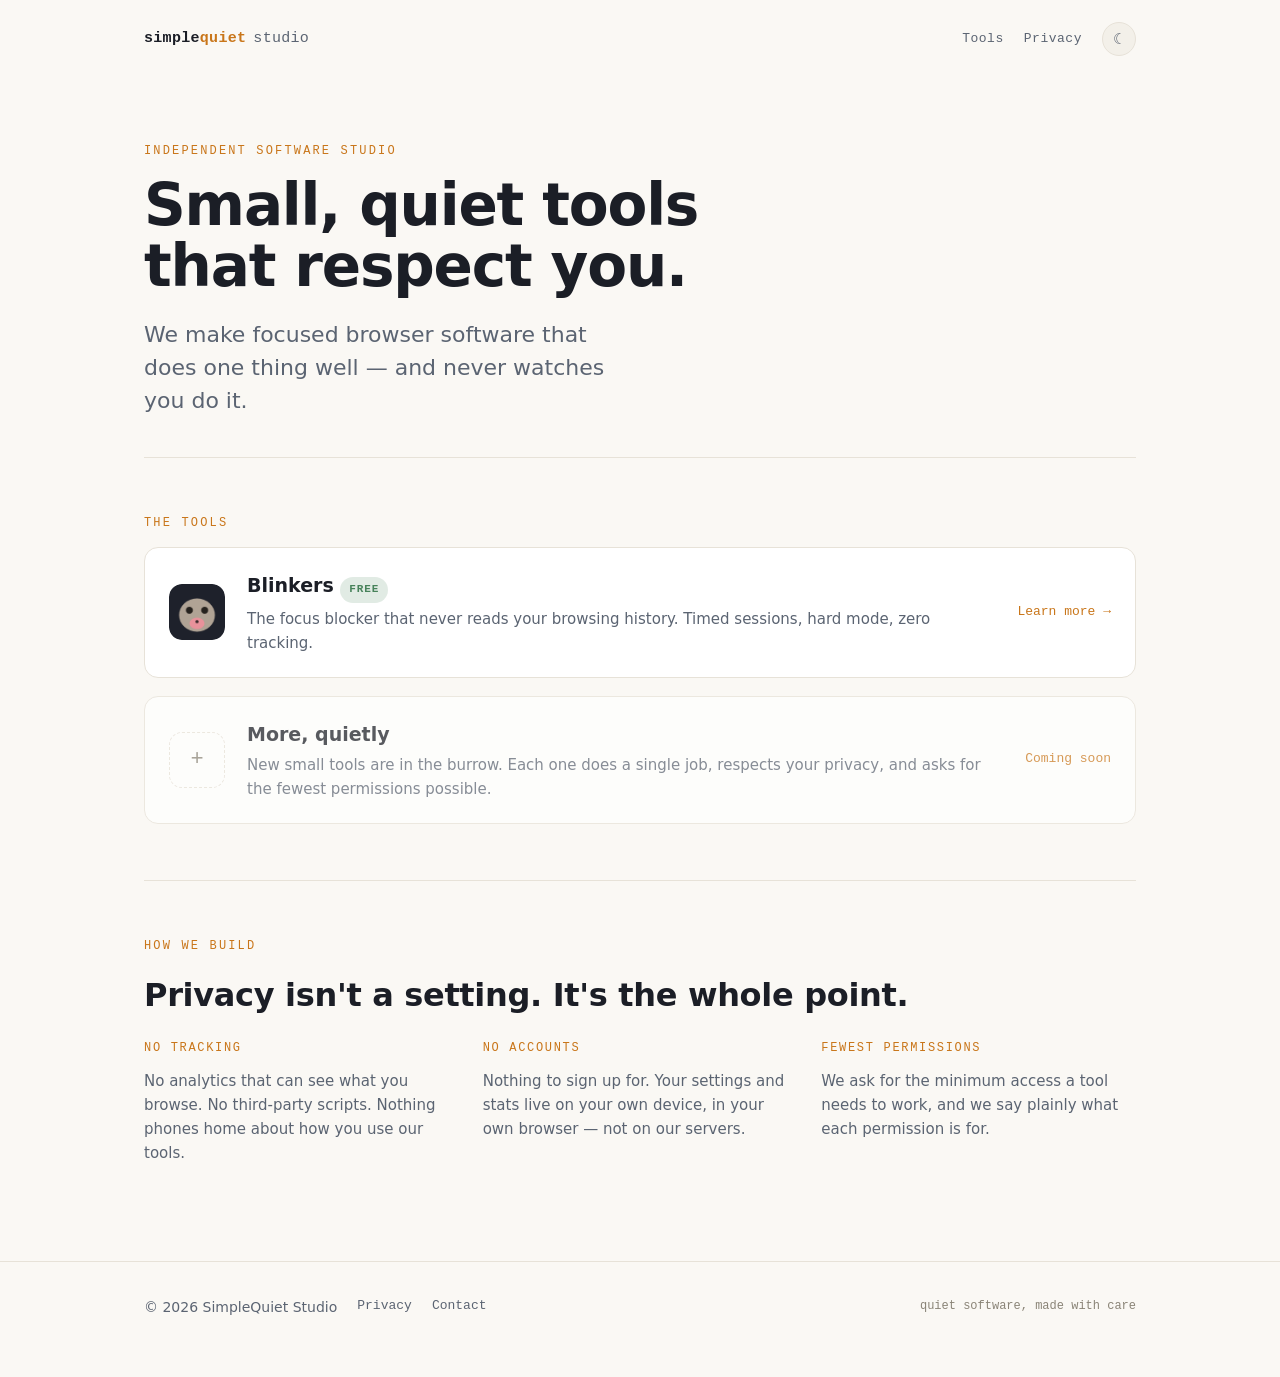
==== index.html @ 5499dec1 "SimpleQuiet Studio — site: home, Blinkers, privacy policy" ====
<!DOCTYPE html>
<html lang="en">
<head>
<meta charset="utf-8">
<meta name="viewport" content="width=device-width, initial-scale=1">
<title>SimpleQuiet Studio — small, quiet software</title>
<meta name="description" content="SimpleQuiet Studio makes small, privacy-first browser tools that do one thing well — and never watch you do it. Maker of Blinkers, the focus blocker that never reads your browsing history.">
<link rel="preload" href="assets/blinkers-icon.png" as="image">
<link rel="icon" href="assets/favicon.png">
<link rel="stylesheet" href="styles.css">
<meta property="og:title" content="SimpleQuiet Studio">
<meta property="og:description" content="Small, privacy-first browser tools that do one thing well — and never watch you do it.">
<meta property="og:type" content="website">
</head>
<body>
<div class="wrap">
  <nav class="nav">
    <a class="brand" href="./"><span class="b1">simple</span><span class="b2">quiet</span><span class="b3">studio</span></a>
    <span class="spacer"></span>
    <a class="link" href="#tools">Tools</a>
    <a class="link" href="privacy/">Privacy</a>
    <button class="theme-toggle" aria-label="Toggle light and dark theme" title="Toggle theme">☾</button>
  </nav>

  <header class="hero">
    <p class="eyebrow">Independent software studio</p>
    <h1>Small, quiet tools that respect you.</h1>
    <p class="lede">We make focused browser software that does one thing well — and never watches you do it.</p>
  </header>

  <section class="section" id="tools">
    <p class="eyebrow">The tools</p>
    <div class="tools">
      <a class="tool" href="blinkers/">
        <img class="ic" src="assets/blinkers-icon.png" alt="Blinkers icon — a mole">
        <div class="body">
          <h3>Blinkers <span class="tag free">Free</span></h3>
          <p>The focus blocker that never reads your browsing history. Timed sessions, hard mode, zero tracking.</p>
        </div>
        <span class="go">Learn more →</span>
      </a>
      <div class="tool soon">
        <span class="placeholder">+</span>
        <div class="body">
          <h3>More, quietly</h3>
          <p>New small tools are in the burrow. Each one does a single job, respects your privacy, and asks for the fewest permissions possible.</p>
        </div>
        <span class="go">Coming soon</span>
      </div>
    </div>
  </section>

  <section class="section">
    <p class="eyebrow">How we build</p>
    <h2>Privacy isn't a setting. It's the whole point.</h2>
    <div class="promises">
      <div class="promise">
        <p class="k">No tracking</p>
        <p>No analytics that can see what you browse. No third-party scripts. Nothing phones home about how you use our tools.</p>
      </div>
      <div class="promise">
        <p class="k">No accounts</p>
        <p>Nothing to sign up for. Your settings and stats live on your own device, in your own browser — not on our servers.</p>
      </div>
      <div class="promise">
        <p class="k">Fewest permissions</p>
        <p>We ask for the minimum access a tool needs to work, and we say plainly what each permission is for.</p>
      </div>
    </div>
  </section>
</div>

<footer class="foot">
  <div class="wrap row">
    <span>© 2026 SimpleQuiet Studio</span>
    <a href="privacy/">Privacy</a>
    <a href="mailto:hello.simplequiet@gmail.com">Contact</a>
    <span class="spacer"></span>
    <span class="mono" style="font-size:12px;color:var(--faint)">quiet software, made with care</span>
  </div>
</footer>
<script src="script.js"></script>
</body>
</html>
---- styles.css ----
/* SimpleQuiet Studio — shared styles. Work-lamp palette, mirrors Blinkers. */
:root {
  --bg:#FAF8F4; --raised:#FFFFFF; --sunk:#F3F0E9;
  --ink:#1B1E26; --muted:#5B6472; --faint:#8A8477;
  --line:#E7E2D8; --ember:#C9761A; --ember-soft:#f4e6d2; --sage:#47825A;
  --shadow: 0 24px 50px -30px rgba(40,34,20,.35);
  --mono: ui-monospace,"SF Mono","JetBrains Mono","Cascadia Code",Menlo,monospace;
  --sans: system-ui,-apple-system,"Segoe UI",Roboto,Helvetica,Arial,sans-serif;
  --r:14px; --maxw:1040px;
}
@media (prefers-color-scheme: dark) {
  :root {
    --bg:#14161D; --raised:#1E212B; --sunk:#0F1117;
    --ink:#EDE8DD; --muted:#9AA1B0; --faint:#6E7688;
    --line:#2A2E3A; --ember:#F2A24B; --ember-soft:#2a2415; --sage:#7FB08A;
    --shadow: 0 28px 60px -30px #000;
  }
}
:root[data-theme="light"] {
  --bg:#FAF8F4; --raised:#FFFFFF; --sunk:#F3F0E9;
  --ink:#1B1E26; --muted:#5B6472; --faint:#8A8477;
  --line:#E7E2D8; --ember:#C9761A; --ember-soft:#f4e6d2; --sage:#47825A;
  --shadow: 0 24px 50px -30px rgba(40,34,20,.35);
}
:root[data-theme="dark"] {
  --bg:#14161D; --raised:#1E212B; --sunk:#0F1117;
  --ink:#EDE8DD; --muted:#9AA1B0; --faint:#6E7688;
  --line:#2A2E3A; --ember:#F2A24B; --ember-soft:#2a2415; --sage:#7FB08A;
  --shadow: 0 28px 60px -30px #000;
}

* { box-sizing:border-box; }
html { scroll-behavior:smooth; }
body {
  margin:0; background:var(--bg); color:var(--ink);
  font-family:var(--sans); font-size:17px; line-height:1.6;
  -webkit-font-smoothing:antialiased; text-rendering:optimizeLegibility;
}
.wrap { max-width:var(--maxw); margin:0 auto; padding:0 24px; }
a { color:inherit; }
img { max-width:100%; display:block; }

/* eyebrow / labels */
.eyebrow { font-family:var(--mono); font-size:12px; letter-spacing:.18em; text-transform:uppercase; color:var(--ember); margin:0 0 14px; }
.mono { font-family:var(--mono); }

/* nav */
.nav { display:flex; align-items:center; gap:20px; padding:22px 0; }
.brand { display:inline-flex; align-items:baseline; gap:0; font-family:var(--mono); font-weight:600; letter-spacing:.02em; text-decoration:none; font-size:15px; }
.brand .b1 { color:var(--ink); }
.brand .b2 { color:var(--ember); }
.brand .b3 { color:var(--muted); font-weight:400; margin-left:7px; }
.nav .spacer { margin-left:auto; }
.nav a.link { font-family:var(--mono); font-size:13px; letter-spacing:.04em; color:var(--muted); text-decoration:none; }
.nav a.link:hover { color:var(--ink); }
.theme-toggle { background:var(--sunk); border:1px solid var(--line); color:var(--muted); border-radius:999px; width:34px; height:34px; cursor:pointer; display:inline-grid; place-items:center; font-size:15px; }
.theme-toggle:hover { color:var(--ink); border-color:var(--muted); }

/* hero */
.hero { padding:64px 0 40px; }
h1 { font-size:clamp(34px,6vw,58px); line-height:1.04; letter-spacing:-.02em; font-weight:600; margin:0 0 22px; text-wrap:balance; }
.hero .lede { font-size:clamp(18px,2.4vw,22px); color:var(--muted); max-width:34ch; line-height:1.5; margin:0; }
h2 { font-size:clamp(24px,3.4vw,32px); letter-spacing:-.01em; font-weight:600; margin:0 0 18px; text-wrap:balance; }
h3 { font-size:19px; font-weight:600; margin:0 0 8px; }
p { margin:0 0 16px; }
.section { padding:56px 0; border-top:1px solid var(--line); }

/* promises */
.promises { display:grid; grid-template-columns:repeat(3,1fr); gap:24px; margin-top:8px; }
.promise { }
.promise .k { font-family:var(--mono); font-size:12px; letter-spacing:.14em; text-transform:uppercase; color:var(--ember); margin:0 0 10px; }
.promise p { color:var(--muted); font-size:15px; margin:0; }
@media (max-width:720px){ .promises { grid-template-columns:1fr; gap:20px; } }

/* product cards */
.tools { display:grid; grid-template-columns:1fr; gap:18px; }
.tool {
  display:grid; grid-template-columns:auto 1fr auto; gap:22px; align-items:center;
  background:var(--raised); border:1px solid var(--line); border-radius:var(--r);
  padding:22px 24px; text-decoration:none; color:inherit; transition:border-color .18s, transform .18s, box-shadow .18s;
}
.tool:hover { border-color:var(--ember); transform:translateY(-2px); box-shadow:var(--shadow); }
.tool .ic { width:56px; height:56px; border-radius:13px; }
.tool .body h3 { margin:0 0 4px; }
.tool .body p { margin:0; color:var(--muted); font-size:15px; }
.tool .go { font-family:var(--mono); font-size:13px; color:var(--ember); white-space:nowrap; }
.tool.soon { opacity:.72; cursor:default; }
.tool.soon:hover { transform:none; border-color:var(--line); box-shadow:none; }
.tool .placeholder { width:56px; height:56px; border-radius:13px; border:1px dashed var(--line); display:grid; place-items:center; color:var(--faint); font-family:var(--mono); font-size:22px; }
@media (max-width:640px){ .tool { grid-template-columns:auto 1fr; } .tool .go { grid-column:2; } }

/* pill / tag */
.tag { display:inline-block; font-family:var(--mono); font-size:11px; letter-spacing:.08em; text-transform:uppercase; padding:4px 9px; border-radius:999px; background:var(--ember-soft); color:var(--ember); }
.tag.free { background:color-mix(in srgb, var(--sage) 16%, transparent); color:var(--sage); }

/* buttons */
.btn { display:inline-flex; align-items:center; gap:9px; font-family:var(--sans); font-weight:600; font-size:15px; text-decoration:none; border-radius:11px; padding:13px 20px; cursor:pointer; border:1px solid transparent; }
.btn.primary { background:var(--ember); color:#fff; }
.btn.primary:hover { filter:brightness(1.06); }
.btn.ghost { background:transparent; border-color:var(--line); color:var(--ink); }
.btn.ghost:hover { border-color:var(--muted); }
.btn[aria-disabled="true"] { opacity:.55; pointer-events:none; }

/* product page */
.phero { display:grid; grid-template-columns:1.05fr .95fr; gap:48px; align-items:center; padding:56px 0 24px; }
.phero .art { background:radial-gradient(120% 100% at 50% 0%, var(--sunk), transparent 70%); border-radius:var(--r); display:grid; place-items:center; padding:10px; }
.phero .art img { border-radius:12px; box-shadow:var(--shadow); }
.phero .headicon { width:44px; height:44px; border-radius:11px; margin-bottom:18px; }
.cta-row { display:flex; gap:12px; flex-wrap:wrap; margin-top:26px; }
@media (max-width:800px){ .phero { grid-template-columns:1fr; gap:28px; } .phero .art { order:-1; } }

/* feature grid */
.features { display:grid; grid-template-columns:repeat(2,1fr); gap:26px 40px; margin-top:8px; }
.feature h3 { display:flex; align-items:center; gap:9px; }
.feature p { color:var(--muted); font-size:15px; margin:0; }
.dot { width:8px; height:8px; border-radius:50%; background:var(--ember); flex:none; }
@media (max-width:640px){ .features { grid-template-columns:1fr; } }

/* pricing */
.plans { display:grid; grid-template-columns:1fr 1fr; gap:20px; }
.plan { background:var(--raised); border:1px solid var(--line); border-radius:var(--r); padding:26px; }
.plan.pro { border-color:var(--ember); }
.plan .price { font-size:34px; font-weight:600; letter-spacing:-.01em; margin:14px 0 4px; }
.plan .price small { font-size:15px; color:var(--muted); font-weight:400; }
.plan ul { list-style:none; padding:0; margin:16px 0 0; }
.plan li { position:relative; padding-left:24px; margin:0 0 10px; color:var(--muted); font-size:15px; }
.plan li::before { content:"✓"; position:absolute; left:0; color:var(--sage); font-weight:700; }
@media (max-width:640px){ .plans { grid-template-columns:1fr; } }

/* prose (privacy) */
.prose { max-width:70ch; }
.prose h2 { margin-top:44px; }
.prose ul { padding-left:22px; }
.prose li { margin:0 0 8px; color:var(--muted); }
.prose p { color:var(--muted); }
.prose strong { color:var(--ink); }
.prose .updated { font-family:var(--mono); font-size:13px; color:var(--faint); }

/* footer */
.foot { border-top:1px solid var(--line); margin-top:40px; padding:34px 0 60px; color:var(--muted); font-size:14px; }
.foot .row { display:flex; align-items:center; gap:20px; flex-wrap:wrap; }
.foot a { color:var(--muted); text-decoration:none; font-family:var(--mono); font-size:13px; }
.foot a:hover { color:var(--ink); }
.foot .spacer { margin-left:auto; }

:focus-visible { outline:2px solid var(--ember); outline-offset:3px; border-radius:4px; }
@media (prefers-reduced-motion: reduce) { * { transition:none !important; scroll-behavior:auto; } }
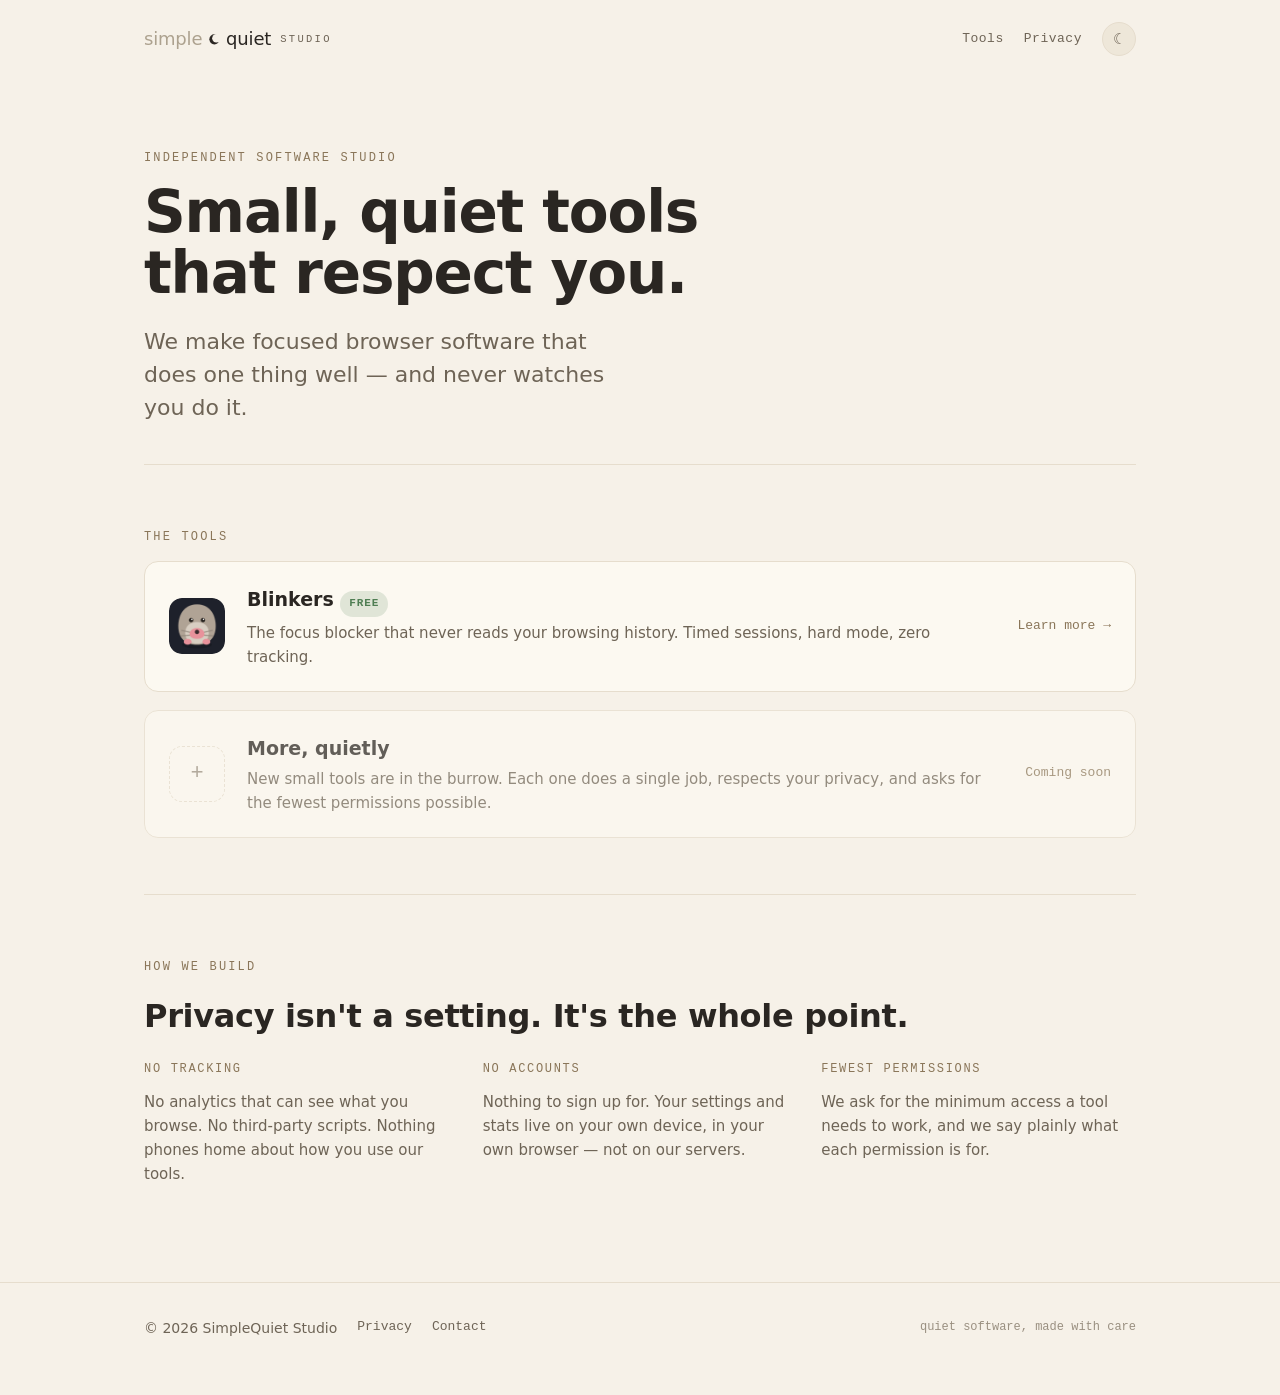
==== commit 672155a8: "design(site): rework to endorsed/hybrid brand identity Studio adopts the canonical warm-ink identity" ====
--- a/index.html
+++ b/index.html
@@ -6,6 +6,7 @@
 <title>SimpleQuiet Studio — small, quiet software</title>
 <meta name="description" content="SimpleQuiet Studio makes small, privacy-first browser tools that do one thing well — and never watch you do it. Maker of Blinkers, the focus blocker that never reads your browsing history.">
 <link rel="preload" href="assets/blinkers-icon.png" as="image">
+<link rel="icon" type="image/svg+xml" href="assets/favicon.svg">
 <link rel="icon" href="assets/favicon.png">
 <link rel="stylesheet" href="styles.css">
 <meta property="og:title" content="SimpleQuiet Studio">
@@ -13,9 +14,10 @@
 <meta property="og:type" content="website">
 </head>
 <body>
+<svg width="0" height="0" aria-hidden="true" style="position:absolute"><symbol id="sqmoon" viewBox="0 0 100 100"><mask id="sqm"><rect width="100" height="100" fill="#000"/><circle cx="50" cy="50" r="34" fill="#fff"/><circle cx="64" cy="43" r="29" fill="#000"/></mask><rect width="100" height="100" fill="currentColor" mask="url(#sqm)"/></symbol></svg>
 <div class="wrap">
   <nav class="nav">
-    <a class="brand" href="./"><span class="b1">simple</span><span class="b2">quiet</span><span class="b3">studio</span></a>
+    <a class="brand" href="./" aria-label="SimpleQuiet Studio"><span class="wm"><span class="w-simple">simple</span><svg class="w-moon" aria-hidden="true"><use href="#sqmoon"/></svg><span class="w-quiet">quiet</span></span><span class="w-studio">studio</span></a>
     <span class="spacer"></span>
     <a class="link" href="#tools">Tools</a>
     <a class="link" href="privacy/">Privacy</a>
@@ -74,7 +76,7 @@
   <div class="wrap row">
     <span>© 2026 SimpleQuiet Studio</span>
     <a href="privacy/">Privacy</a>
-    <a href="mailto:hello.simplequiet@gmail.com">Contact</a>
+    <a href="mailto:hello.simplequiet@proton.me">Contact</a>
     <span class="spacer"></span>
     <span class="mono" style="font-size:12px;color:var(--faint)">quiet software, made with care</span>
   </div>
--- a/styles.css
+++ b/styles.css
@@ -1,8 +1,12 @@
-/* SimpleQuiet Studio — shared styles. Work-lamp palette, mirrors Blinkers. */
+/* SimpleQuiet Studio — shared styles.
+   Studio = quiet warm ink on cream (the canonical brand). Products bring their
+   OWN accent via [data-product] on <html> — e.g. Blinkers restores the ember
+   "work-lamp" accent + keeps its mole. Endorsed/hybrid: one system, per-product skin. */
 :root {
-  --bg:#FAF8F4; --raised:#FFFFFF; --sunk:#F3F0E9;
-  --ink:#1B1E26; --muted:#5B6472; --faint:#8A8477;
-  --line:#E7E2D8; --ember:#C9761A; --ember-soft:#f4e6d2; --sage:#47825A;
+  --bg:#F6F1E8; --raised:#FCF9F1; --sunk:#EEE7D9;
+  --ink:#2A2622; --muted:#6E6456; --faint:#9A9081;
+  --line:#E6DDCD; --ember:#8A7659; --ember-soft:#EFE7D8; --sage:#4F7E53;
+  --wsimple:#ADA28F;
   --shadow: 0 24px 50px -30px rgba(40,34,20,.35);
   --mono: ui-monospace,"SF Mono","JetBrains Mono","Cascadia Code",Menlo,monospace;
   --sans: system-ui,-apple-system,"Segoe UI",Roboto,Helvetica,Arial,sans-serif;
@@ -10,24 +14,33 @@
 }
 @media (prefers-color-scheme: dark) {
   :root {
-    --bg:#14161D; --raised:#1E212B; --sunk:#0F1117;
-    --ink:#EDE8DD; --muted:#9AA1B0; --faint:#6E7688;
-    --line:#2A2E3A; --ember:#F2A24B; --ember-soft:#2a2415; --sage:#7FB08A;
+    --bg:#1A1712; --raised:#241F19; --sunk:#120F0A;
+    --ink:#F1EADF; --muted:#A79C89; --faint:#79705E;
+    --line:#332C22; --ember:#C3A987; --ember-soft:#2A2216; --sage:#7FB08A;
+    --wsimple:#8F8672;
     --shadow: 0 28px 60px -30px #000;
   }
 }
 :root[data-theme="light"] {
-  --bg:#FAF8F4; --raised:#FFFFFF; --sunk:#F3F0E9;
-  --ink:#1B1E26; --muted:#5B6472; --faint:#8A8477;
-  --line:#E7E2D8; --ember:#C9761A; --ember-soft:#f4e6d2; --sage:#47825A;
+  --bg:#F6F1E8; --raised:#FCF9F1; --sunk:#EEE7D9;
+  --ink:#2A2622; --muted:#6E6456; --faint:#9A9081;
+  --line:#E6DDCD; --ember:#8A7659; --ember-soft:#EFE7D8; --sage:#4F7E53;
+  --wsimple:#ADA28F;
   --shadow: 0 24px 50px -30px rgba(40,34,20,.35);
 }
 :root[data-theme="dark"] {
-  --bg:#14161D; --raised:#1E212B; --sunk:#0F1117;
-  --ink:#EDE8DD; --muted:#9AA1B0; --faint:#6E7688;
-  --line:#2A2E3A; --ember:#F2A24B; --ember-soft:#2a2415; --sage:#7FB08A;
+  --bg:#1A1712; --raised:#241F19; --sunk:#120F0A;
+  --ink:#F1EADF; --muted:#A79C89; --faint:#79705E;
+  --line:#332C22; --ember:#C3A987; --ember-soft:#2A2216; --sage:#7FB08A;
+  --wsimple:#8F8672;
   --shadow: 0 28px 60px -30px #000;
 }
+
+/* --- per-product accent (endorsed/hybrid) --- */
+:root[data-product="blinkers"]{ --ember:#C9761A; --ember-soft:#F4E6D2; }
+@media (prefers-color-scheme: dark){ :root[data-product="blinkers"]{ --ember:#F2A24B; --ember-soft:#2A2415; } }
+:root[data-product="blinkers"][data-theme="light"]{ --ember:#C9761A; --ember-soft:#F4E6D2; }
+:root[data-product="blinkers"][data-theme="dark"]{ --ember:#F2A24B; --ember-soft:#2A2415; }
 
 * { box-sizing:border-box; }
 html { scroll-behavior:smooth; }
@@ -41,15 +54,18 @@
 img { max-width:100%; display:block; }
 
 /* eyebrow / labels */
-.eyebrow { font-family:var(--mono); font-size:12px; letter-spacing:.18em; text-transform:uppercase; color:var(--ember); margin:0 0 14px; }
+.eyebrow { font-family:var(--mono); font-size:12px; letter-spacing:.18em; text-transform:uppercase; color:var(--ember); margin:0 0 14px; display:inline-flex; align-items:center; gap:8px; }
+.eyebrow .eb-moon { width:14px; height:14px; color:var(--ember); flex:none; }
 .mono { font-family:var(--mono); }
 
 /* nav */
 .nav { display:flex; align-items:center; gap:20px; padding:22px 0; }
-.brand { display:inline-flex; align-items:baseline; gap:0; font-family:var(--mono); font-weight:600; letter-spacing:.02em; text-decoration:none; font-size:15px; }
-.brand .b1 { color:var(--ink); }
-.brand .b2 { color:var(--ember); }
-.brand .b3 { color:var(--muted); font-weight:400; margin-left:7px; }
+.brand { display:inline-flex; align-items:center; gap:9px; text-decoration:none; }
+.brand .wm { display:inline-flex; align-items:center; font-family:var(--sans); font-size:18px; letter-spacing:-.01em; line-height:1; }
+.brand .w-simple { font-weight:300; color:var(--wsimple); }
+.brand .w-quiet { font-weight:500; color:var(--ink); }
+.brand .w-moon { width:.82em; height:.82em; margin:0 .25em; color:var(--ink); flex:none; }
+.brand .w-studio { font-family:var(--mono); font-size:10.5px; letter-spacing:.22em; text-transform:uppercase; color:var(--muted); }
 .nav .spacer { margin-left:auto; }
 .nav a.link { font-family:var(--mono); font-size:13px; letter-spacing:.04em; color:var(--muted); text-decoration:none; }
 .nav a.link:hover { color:var(--ink); }
@@ -67,7 +83,6 @@
 
 /* promises */
 .promises { display:grid; grid-template-columns:repeat(3,1fr); gap:24px; margin-top:8px; }
-.promise { }
 .promise .k { font-family:var(--mono); font-size:12px; letter-spacing:.14em; text-transform:uppercase; color:var(--ember); margin:0 0 10px; }
 .promise p { color:var(--muted); font-size:15px; margin:0; }
 @media (max-width:720px){ .promises { grid-template-columns:1fr; gap:20px; } }
